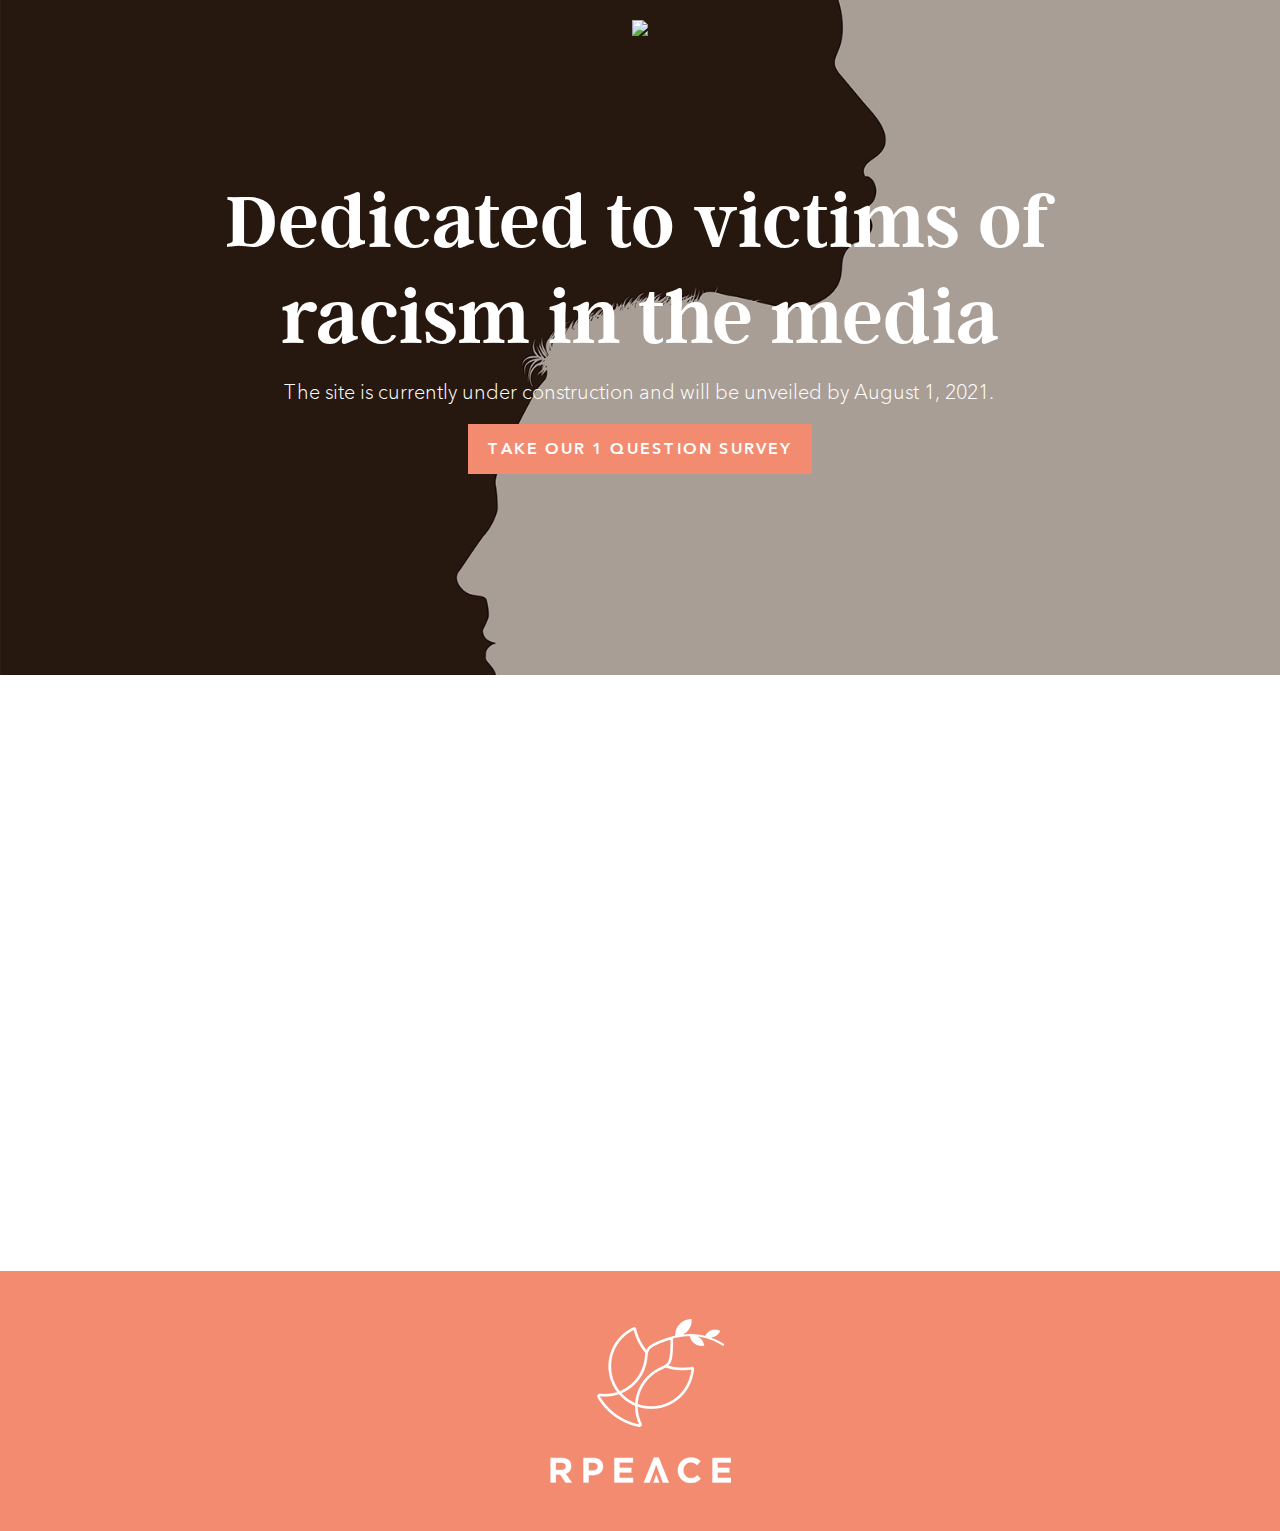
==== docs/index.html @ 5b2888f1 "First commit" ====
<!DOCTYPE html>
<html lang="en">
    
    <head>
        <meta charset="UTF-8" />
        <meta name="viewport" content="width=device-width, initial-scale=1.0"
        />
        <meta http-equiv="X-UA-Compatible" content="ie=edge" />
        <link rel="stylesheet" href="css/style.css" />
        <link rel="icon" href="./img/favicon.png" />
        <title>RPEACE | Racism in the Media</title>
        <meta name="description" content="Dedicated to victims of racism in the media">
        <meta name="keywords" content="racism in the media, rythmia, plant medicine, ayahuasca, miracle rate, cost rica">
        <meta name="robots" content="index, follow">
        <meta http-equiv="Content-Type" content="text/html; charset=utf-8">
        <meta name="language" content="English">
        <!-- Font Icons -->
        <link href="https://cdn.lineicons.com/2.0/LineIcons.css" rel="stylesheet">
    </head>
    
    <body>
        <nav class="navbar navbar-expand-md navbar-dark fixed-top px-3" id="nav">
            <div class="logo-bar"> <a href="./index.html">
      <img src="../img/logo-header.png" />
    </a>

            </div>
        </nav>
        <!-- -->
        <section class="hero hero--home hero--tall text-center text-white">
            <div class="container p-5 position-absolute top-50 start-50 translate-middle">
                <div class="row justify-content-md-center">
                    <div class="col-md-12 col-lg-10">
                         <h1 class="display-1">Dedicated to victims of racism in the media</h1>

                        <p class="lead">The site is currently under construction and will be unveiled by August
                            1, 2021.</p> <a href="#survey" class="btn btn-coral btn-lg mb-4">
          Take Our 1 Question Survey
        </a>

                    </div>
                </div>
            </div>
        </section>
        <section class="p-5" id="form">
            <div class="container">
                <div class="row justify-content-center">
                    <div class="col-lg-12" id="survey">
                        <div class="typeform-widget" data-url="https://form.typeform.com/to/pRMciTFb?typeform-medium=embed-snippet"
                        style="width: 100%; height: 500px;"></div>
                        <script>
                            (function() { var qs,js,q,s,d=document, gi=d.getElementById, ce=d.createElement, gt=d.getElementsByTagName, id="typef_orm", b="https://embed.typeform.com/"; if(!gi.call(d,id)) { js=ce.call(d,"script"); js.id=id; js.src=b+"embed.js"; q=gt.call(d,"script")[0]; q.parentNode.insertBefore(js,q) } })()
                        </script>
                    </div>
                </div>
            </div>
        </section>
        <footer class="footer text-center bg-coral">
            <div class="container pb-5 pt-5">
                <img src="./img/logo-footer.png" />
            </div>
        </footer>
        <!-- All JS -->
        <script src="js/all.js"></script>
    </body>

</html>
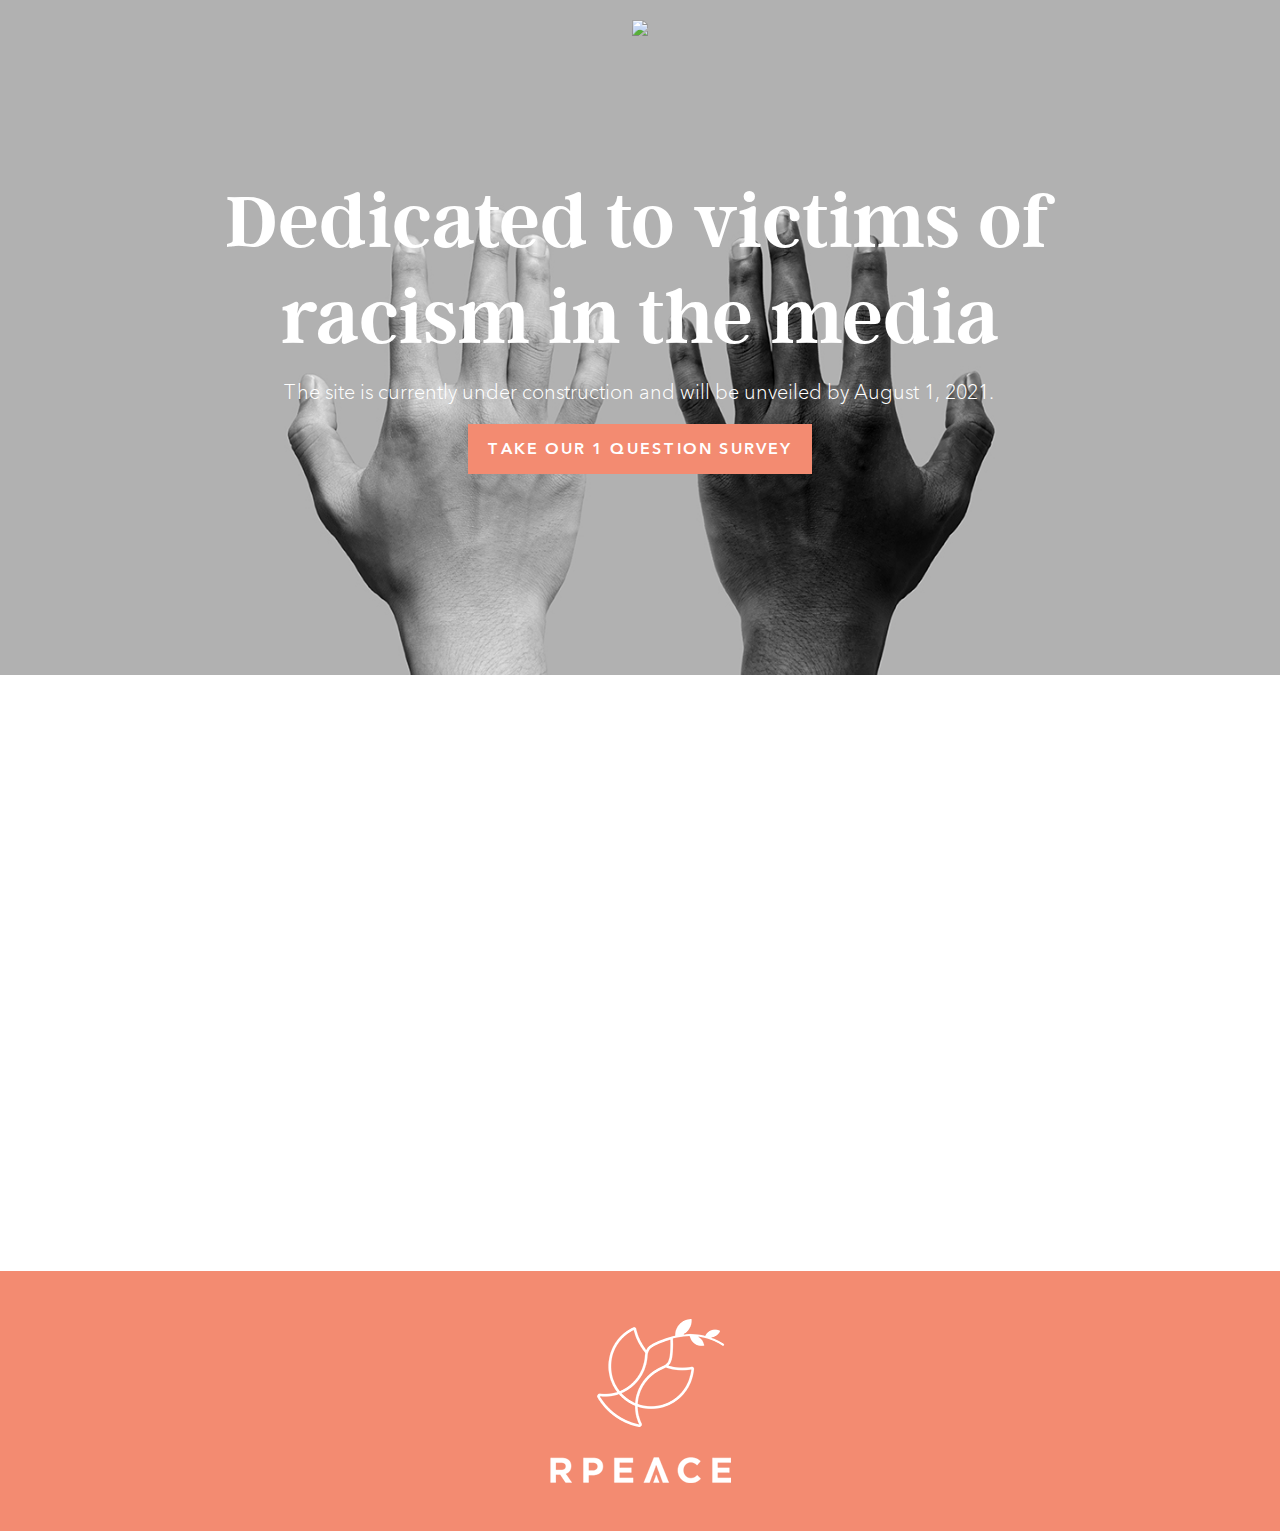
==== commit e0dd2839: "added nav back" ====
--- a/docs/index.html
+++ b/docs/index.html
@@ -26,7 +26,60 @@
 
             </div>
         </nav>
-        <!-- -->
+        <!-- <section class="drawer drawer--left" id="drawer-name" data-drawer-target>
+    <div class="drawer__overlay" data-drawer-close tabindex="-1"></div>
+    <div class="drawer__wrapper">
+        <div class="drawer__header">
+            <div class="drawer__title">MENU</div>
+            <button class="drawer__close" data-drawer-close aria-label="Close Drawer"></button>
+        </div>
+        <div class="drawer__content text-center">
+            <ul class="navbar-nav ml-auto">
+                <li class="nav-item active"> <a class="nav-link" href="index.html#about">About</a>
+
+                </li>
+                <li class="nav-item"> <a class="nav-link" href="gallery.html">Gallery</a>
+
+                </li>
+                <li class="nav-item"> <a class="nav-link" href="contact.html">Contact</a>
+
+                </li>
+                <li class="nav-item"> <a class="btn btn-primary btn-sm ms-2" href="index.html#form" role="button">Reserve Your Space</a>
+
+                </li>
+                <li class="text-center mt-3">
+                    <p class="caption">or call today!
+                        <br />+1 (844) 236-5674</p>
+                </li>
+            </ul> <a href="/" class="logo-link"><img src="img/logo-footer.png" class="py-3" /></a>
+
+        </div>
+    </div>
+</section>
+<nav class="navbar navbar-expand-md navbar-dark fixed-top px-3" id="nav"> <a class="navbar-brand mr-auto" href="./index.html">
+    <img src="../img/logo-header.png" class="navbar-brand__img" />
+  </a>
+ <a href="#" class="drawer-toggler d-block d-lg-none" data-drawer-trigger
+    aria-controls="drawer-name" aria-expanded="false">
+  </a>
+
+    <div class="navbar-holder d-none d-lg-block ms-auto">
+        <ul class="navbar-nav ml-auto">
+            <li class="nav-item active"> <a class="nav-link" href="index.html">About</a>
+
+            </li>
+            <li class="nav-item"> <a class="nav-link" href="gallery.html">Gallery</a>
+
+            </li>
+            <li class="nav-item"> <a class="nav-link" href="contact.html">Contact</a>
+
+            </li>
+            <li class="nav-item"> <a class="btn btn-primary btn-sm ms-2" href="#form" role="button">Reserve Your Space</a>
+
+            </li>
+        </ul>
+    </div>
+</nav> -->
         <section class="hero hero--home hero--tall text-center text-white">
             <div class="container p-5 position-absolute top-50 start-50 translate-middle">
                 <div class="row justify-content-md-center">
--- a/docs/css/style.css
+++ b/docs/css/style.css
@@ -9013,7 +9013,7 @@
   .hero--short {
     height: 50vh; }
   .hero--home {
-    background: url("../img/hero-home.jpg") center center/cover no-repeat; }
+    background: url("../img/hero-hands.jpg") center center/cover no-repeat; }
   .hero--gallery {
     background: url("../img/hero-gallery.jpg") center center/cover no-repeat; }
   .hero--resort {
@@ -9108,4 +9108,4 @@
   .btn-shadow:hover {
     box-shadow: 0px 0px 50px rgba(0, 0, 0, 0.5); }
 
-/*# sourceMappingURL=[data-uri]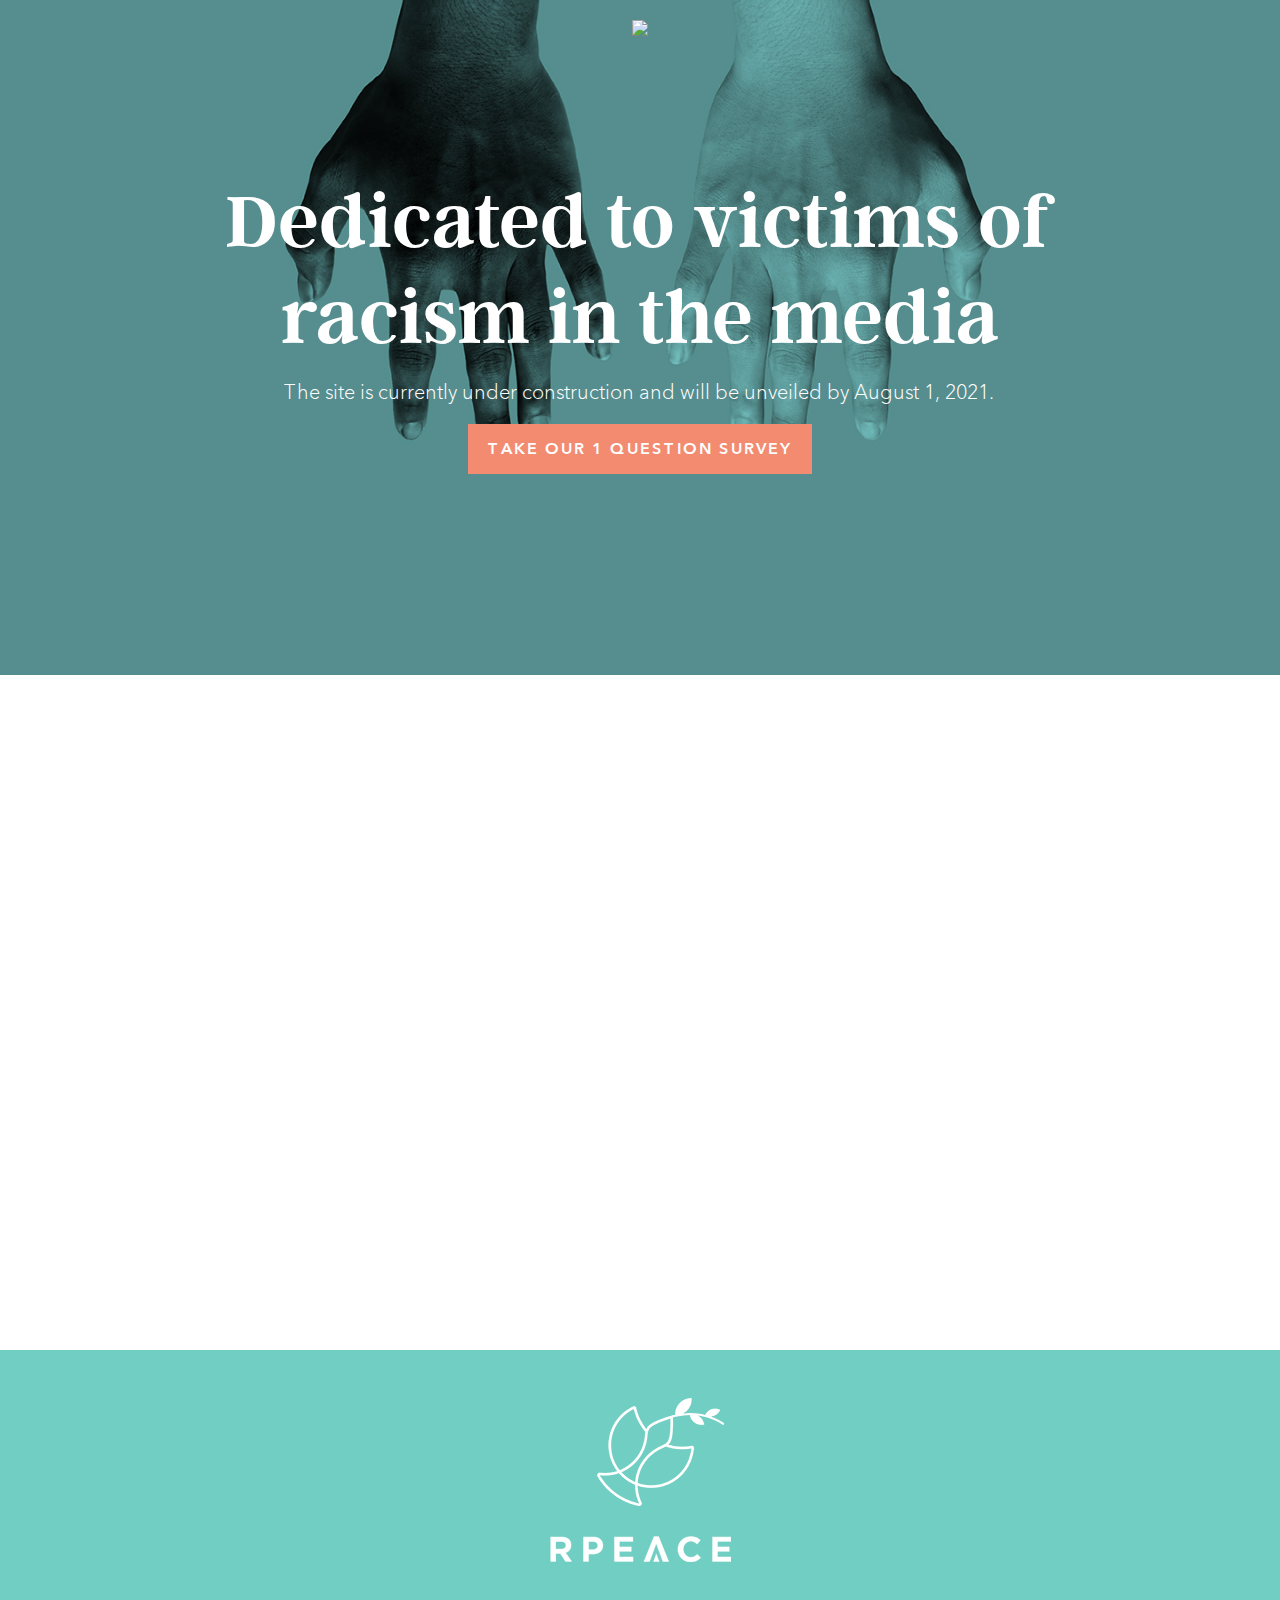
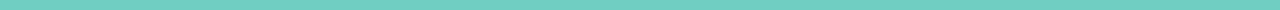
==== commit 99edcb7c: "Updated anchor scroll" ====
--- a/docs/index.html
+++ b/docs/index.html
@@ -95,20 +95,27 @@
                 </div>
             </div>
         </section>
-        <section class="p-5" id="form">
-            <div class="container">
-                <div class="row justify-content-center">
-                    <div class="col-lg-12" id="survey">
-                        <div class="typeform-widget" data-url="https://form.typeform.com/to/pRMciTFb?typeform-medium=embed-snippet"
-                        style="width: 100%; height: 500px;"></div>
-                        <script>
-                            (function() { var qs,js,q,s,d=document, gi=d.getElementById, ce=d.createElement, gt=d.getElementsByTagName, id="typef_orm", b="https://embed.typeform.com/"; if(!gi.call(d,id)) { js=ce.call(d,"script"); js.id=id; js.src=b+"embed.js"; q=gt.call(d,"script")[0]; q.parentNode.insertBefore(js,q) } })()
-                        </script>
-                    </div>
-                </div>
+        <div id="survey">
+            <div class="typeform-widget" data-url="https://form.typeform.com/to/pRMciTFb?typeform-medium=embed-snippet"
+            style="width: 100%; height: 75vh;"></div>
+            <script>
+                (function() { var qs,js,q,s,d=document, gi=d.getElementById, ce=d.createElement, gt=d.getElementsByTagName, id="typef_orm", b="https://embed.typeform.com/"; if(!gi.call(d,id)) { js=ce.call(d,"script"); js.id=id; js.src=b+"embed.js"; q=gt.call(d,"script")[0]; q.parentNode.insertBefore(js,q) } })()
+            </script>
+        </div>
+        <!-- <section class="p-5" id="form">
+    <div class="container">
+        <div class="row justify-content-center">
+            <div class="col-lg-12" id="survey">
+                <div class="typeform-widget" data-url="https://form.typeform.com/to/pRMciTFb?typeform-medium=embed-snippet"
+                style="width: 100%; height: 500px;"></div>
+                <script>
+                    (function() { var qs,js,q,s,d=document, gi=d.getElementById, ce=d.createElement, gt=d.getElementsByTagName, id="typef_orm", b="https://embed.typeform.com/"; if(!gi.call(d,id)) { js=ce.call(d,"script"); js.id=id; js.src=b+"embed.js"; q=gt.call(d,"script")[0]; q.parentNode.insertBefore(js,q) } })()
+                </script>
             </div>
-        </section>
-        <footer class="footer text-center bg-coral">
+        </div>
+    </div>
+</section> -->
+        <footer class="footer text-center bg-teal">
             <div class="container pb-5 pt-5">
                 <img src="./img/logo-footer.png" />
             </div>
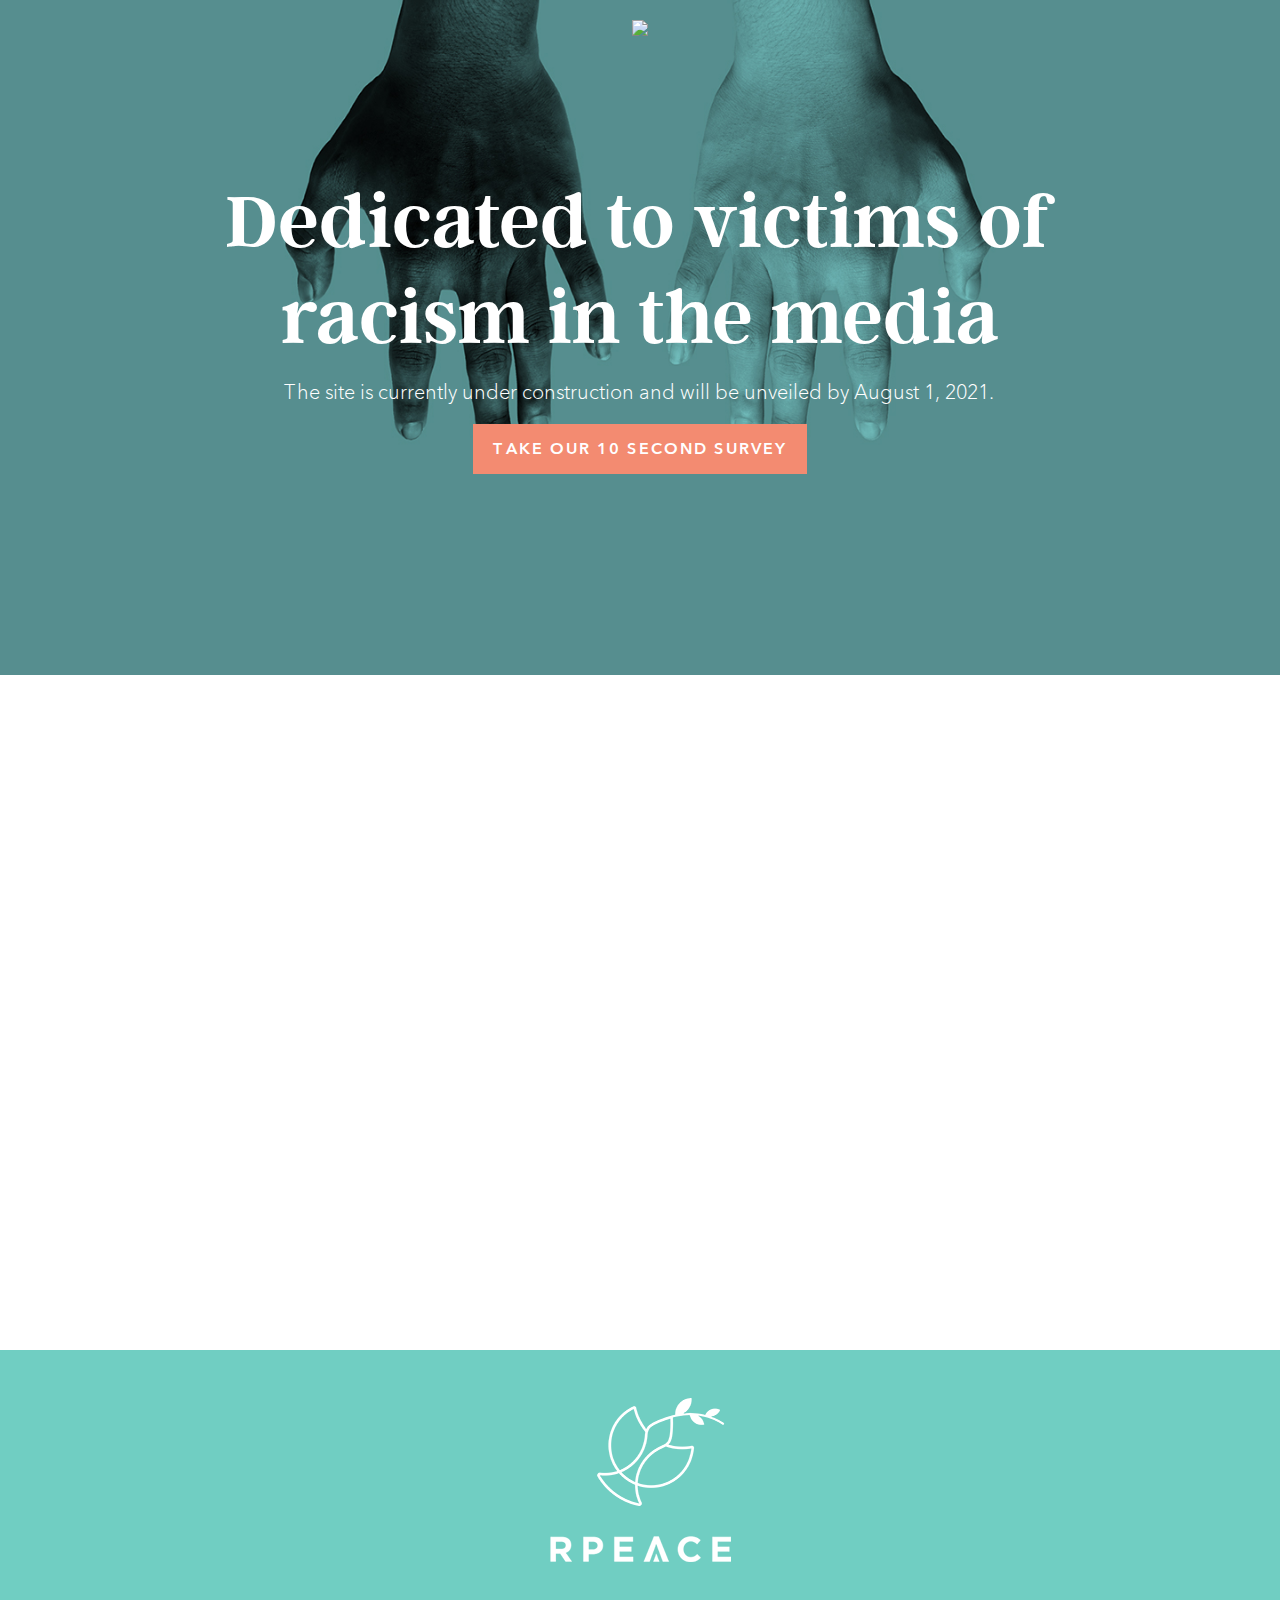
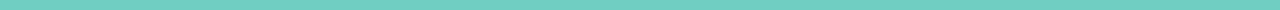
==== commit c09ebe83: "CTA change" ====
--- a/docs/index.html
+++ b/docs/index.html
@@ -88,7 +88,7 @@
 
                         <p class="lead">The site is currently under construction and will be unveiled by August
                             1, 2021.</p> <a href="#survey" class="btn btn-coral btn-lg mb-4">
-          Take Our 1 Question Survey
+          Take Our 10 Second Survey
         </a>
 
                     </div>
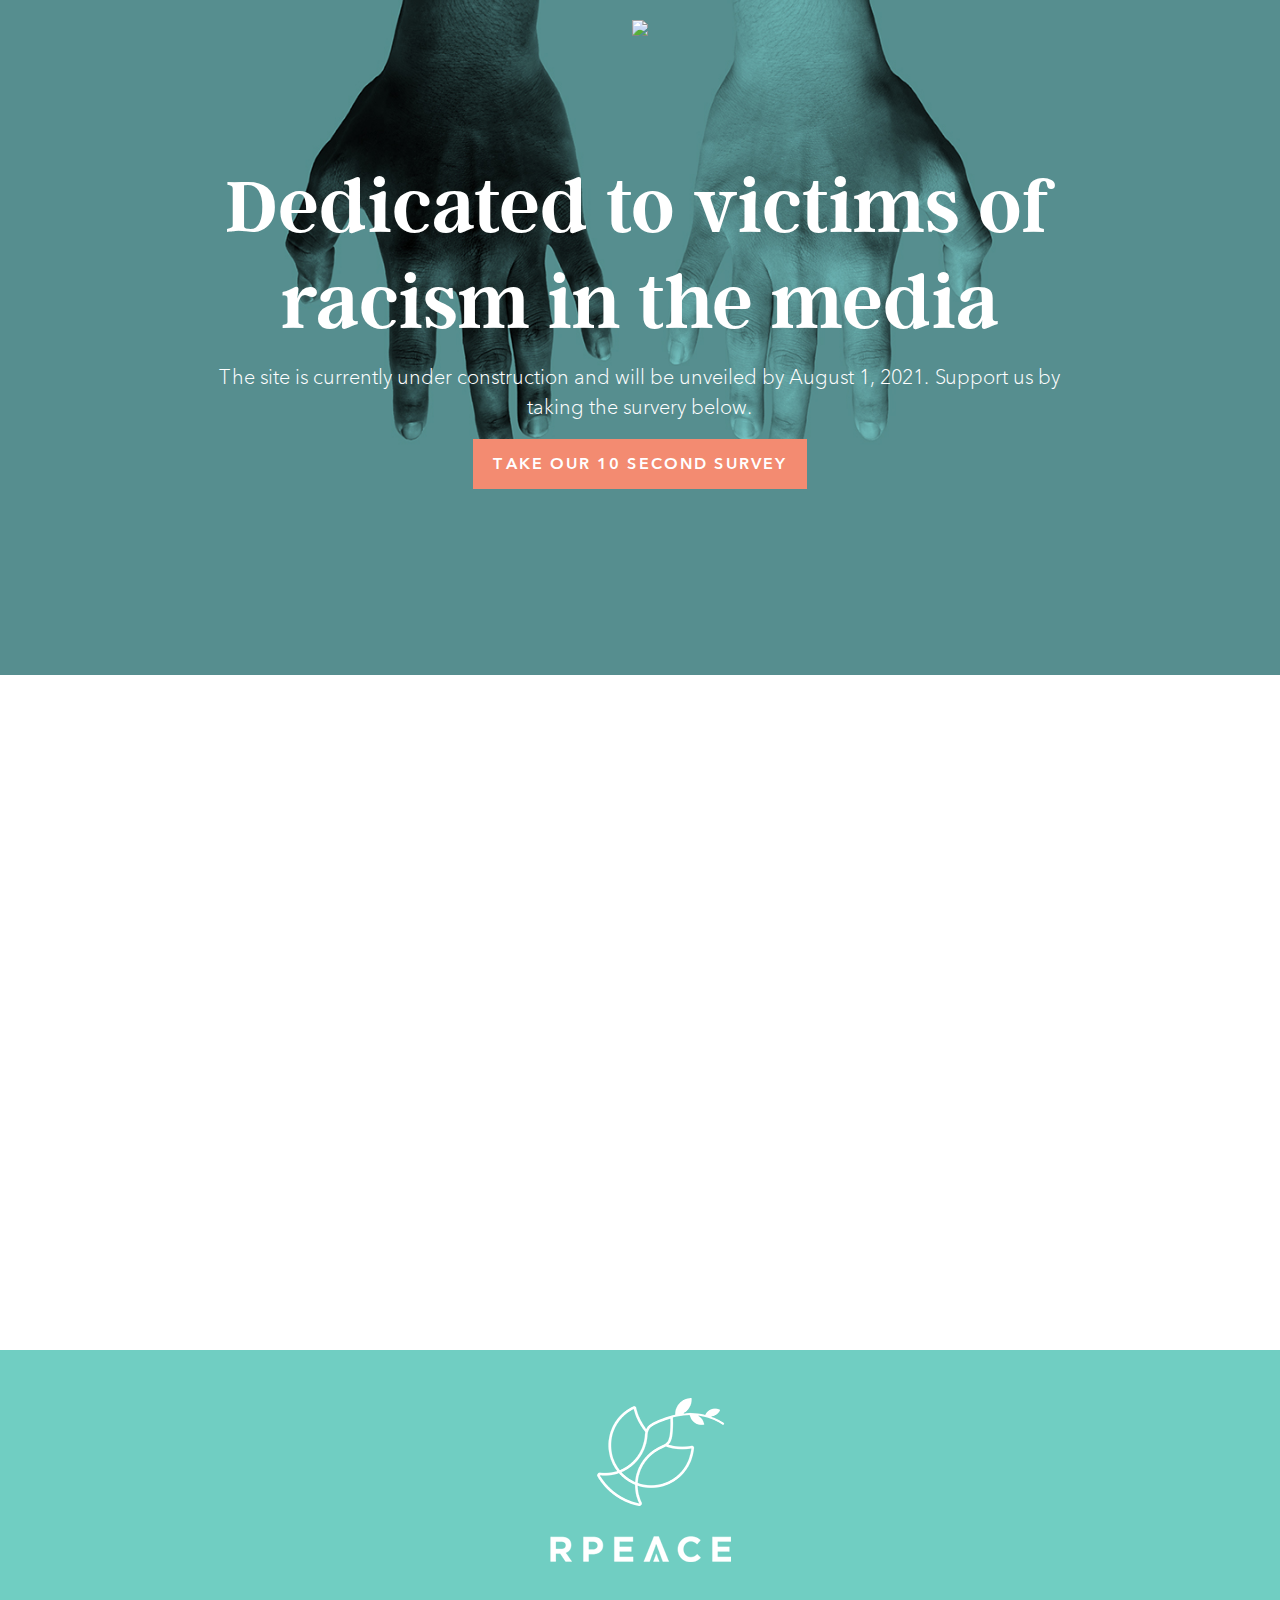
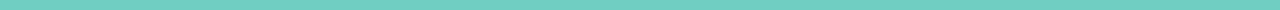
==== commit 205cc96a: "Copy updates" ====
--- a/docs/index.html
+++ b/docs/index.html
@@ -87,7 +87,7 @@
                          <h1 class="display-1">Dedicated to victims of racism in the media</h1>
 
                         <p class="lead">The site is currently under construction and will be unveiled by August
-                            1, 2021.</p> <a href="#survey" class="btn btn-coral btn-lg mb-4">
+                            1, 2021. Support us by taking the survery below.</p> <a href="#survey" class="btn btn-coral btn-lg mb-4">
           Take Our 10 Second Survey
         </a>
 
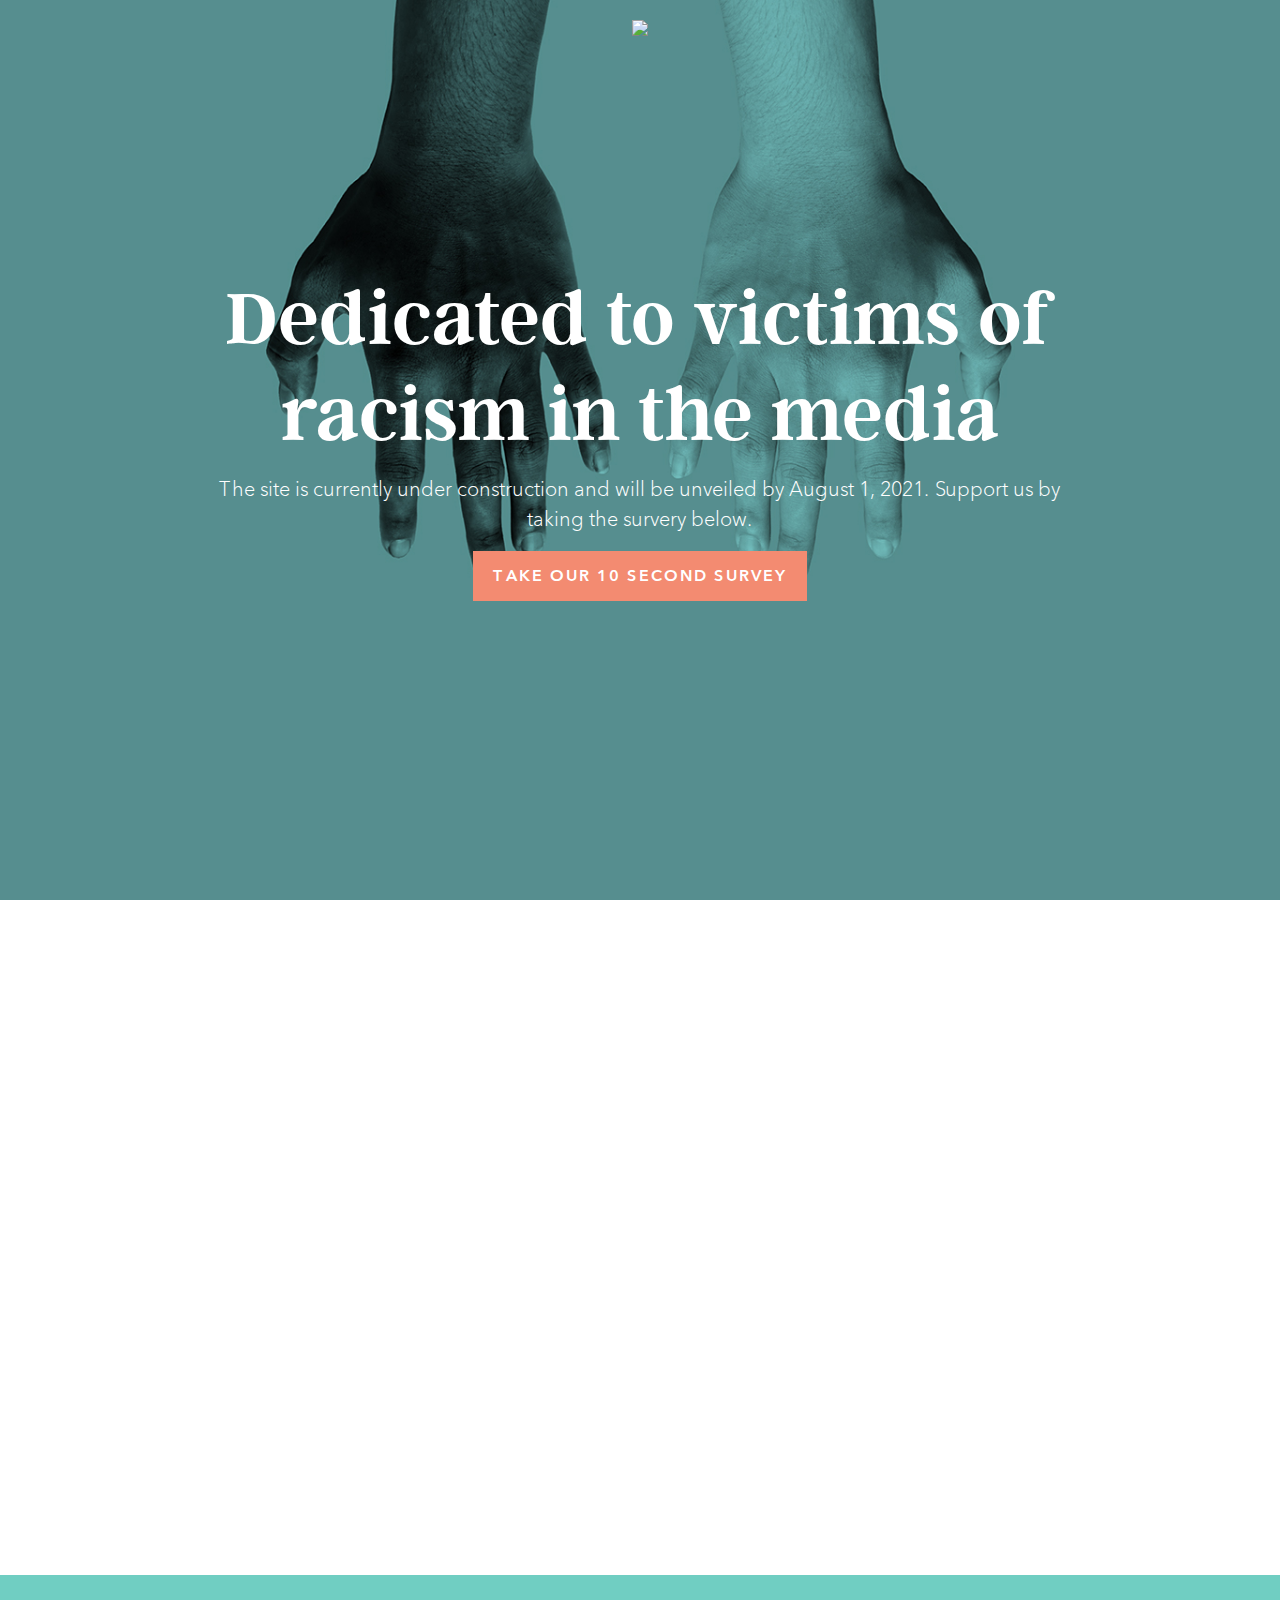
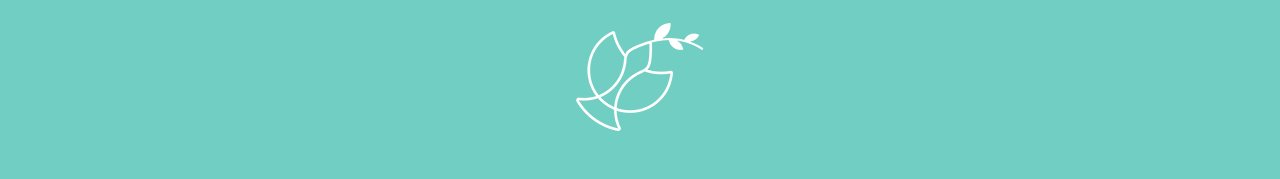
==== commit d199da3f: "Logo updates" ====
--- a/docs/index.html
+++ b/docs/index.html
@@ -8,9 +8,9 @@
         <meta http-equiv="X-UA-Compatible" content="ie=edge" />
         <link rel="stylesheet" href="css/style.css" />
         <link rel="icon" href="./img/favicon.png" />
-        <title>RPEACE | Racism in the Media</title>
+        <title>Racism in the Media</title>
         <meta name="description" content="Dedicated to victims of racism in the media">
-        <meta name="keywords" content="racism in the media, rythmia, plant medicine, ayahuasca, miracle rate, cost rica">
+        <meta name="keywords" content="racism in the media, racism, media">
         <meta name="robots" content="index, follow">
         <meta http-equiv="Content-Type" content="text/html; charset=utf-8">
         <meta name="language" content="English">
--- a/docs/css/style.css
+++ b/docs/css/style.css
@@ -8840,7 +8840,7 @@
   width: 100%;
   padding: 5px 0px; }
   .logo-bar img {
-    width: 275px; }
+    width: 125px; }
 
 .nav-scroll {
   background-color: rgba(0, 0, 0, 0.5);
@@ -9007,9 +9007,9 @@
 .hero {
   position: relative;
   z-index: 2;
-  padding-top: 50px; }
+  padding-top: 100px; }
   .hero--tall {
-    height: 75vh; }
+    height: 100vh; }
   .hero--short {
     height: 50vh; }
   .hero--home {
@@ -9108,4 +9108,4 @@
   .btn-shadow:hover {
     box-shadow: 0px 0px 50px rgba(0, 0, 0, 0.5); }
 
-/*# sourceMappingURL=[data-uri]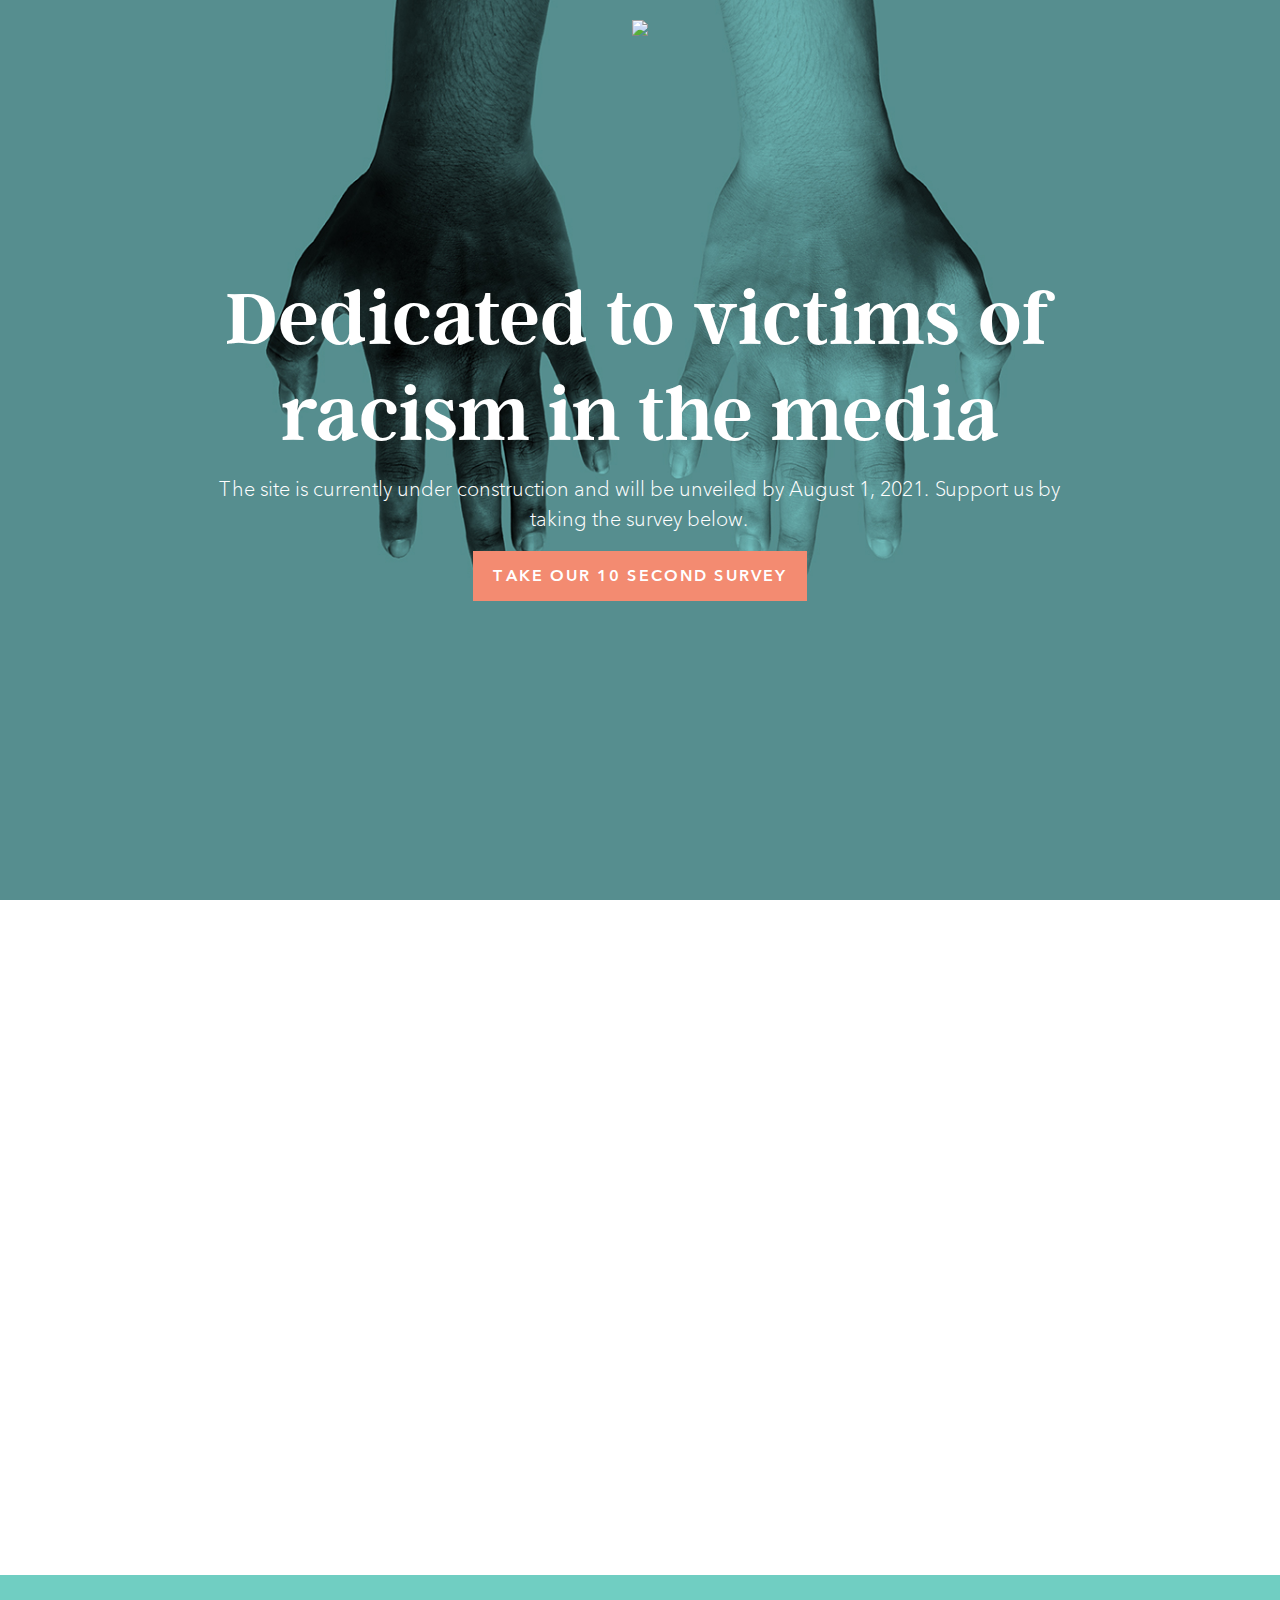
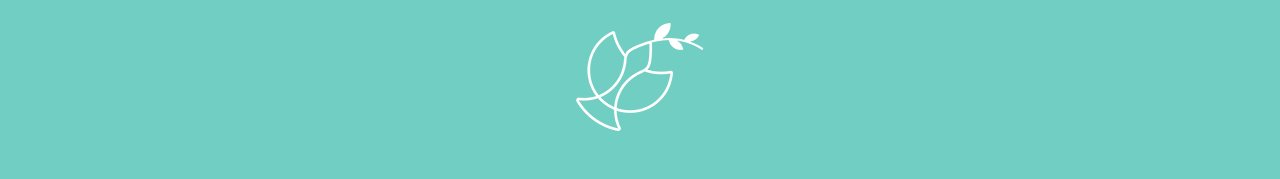
==== commit 96d816ec: "copy update" ====
--- a/docs/index.html
+++ b/docs/index.html
@@ -87,7 +87,7 @@
                          <h1 class="display-1">Dedicated to victims of racism in the media</h1>
 
                         <p class="lead">The site is currently under construction and will be unveiled by August
-                            1, 2021. Support us by taking the survery below.</p> <a href="#survey" class="btn btn-coral btn-lg mb-4">
+                            1, 2021. Support us by taking the survey below.</p> <a href="#survey" class="btn btn-coral btn-lg mb-4">
           Take Our 10 Second Survey
         </a>
 
